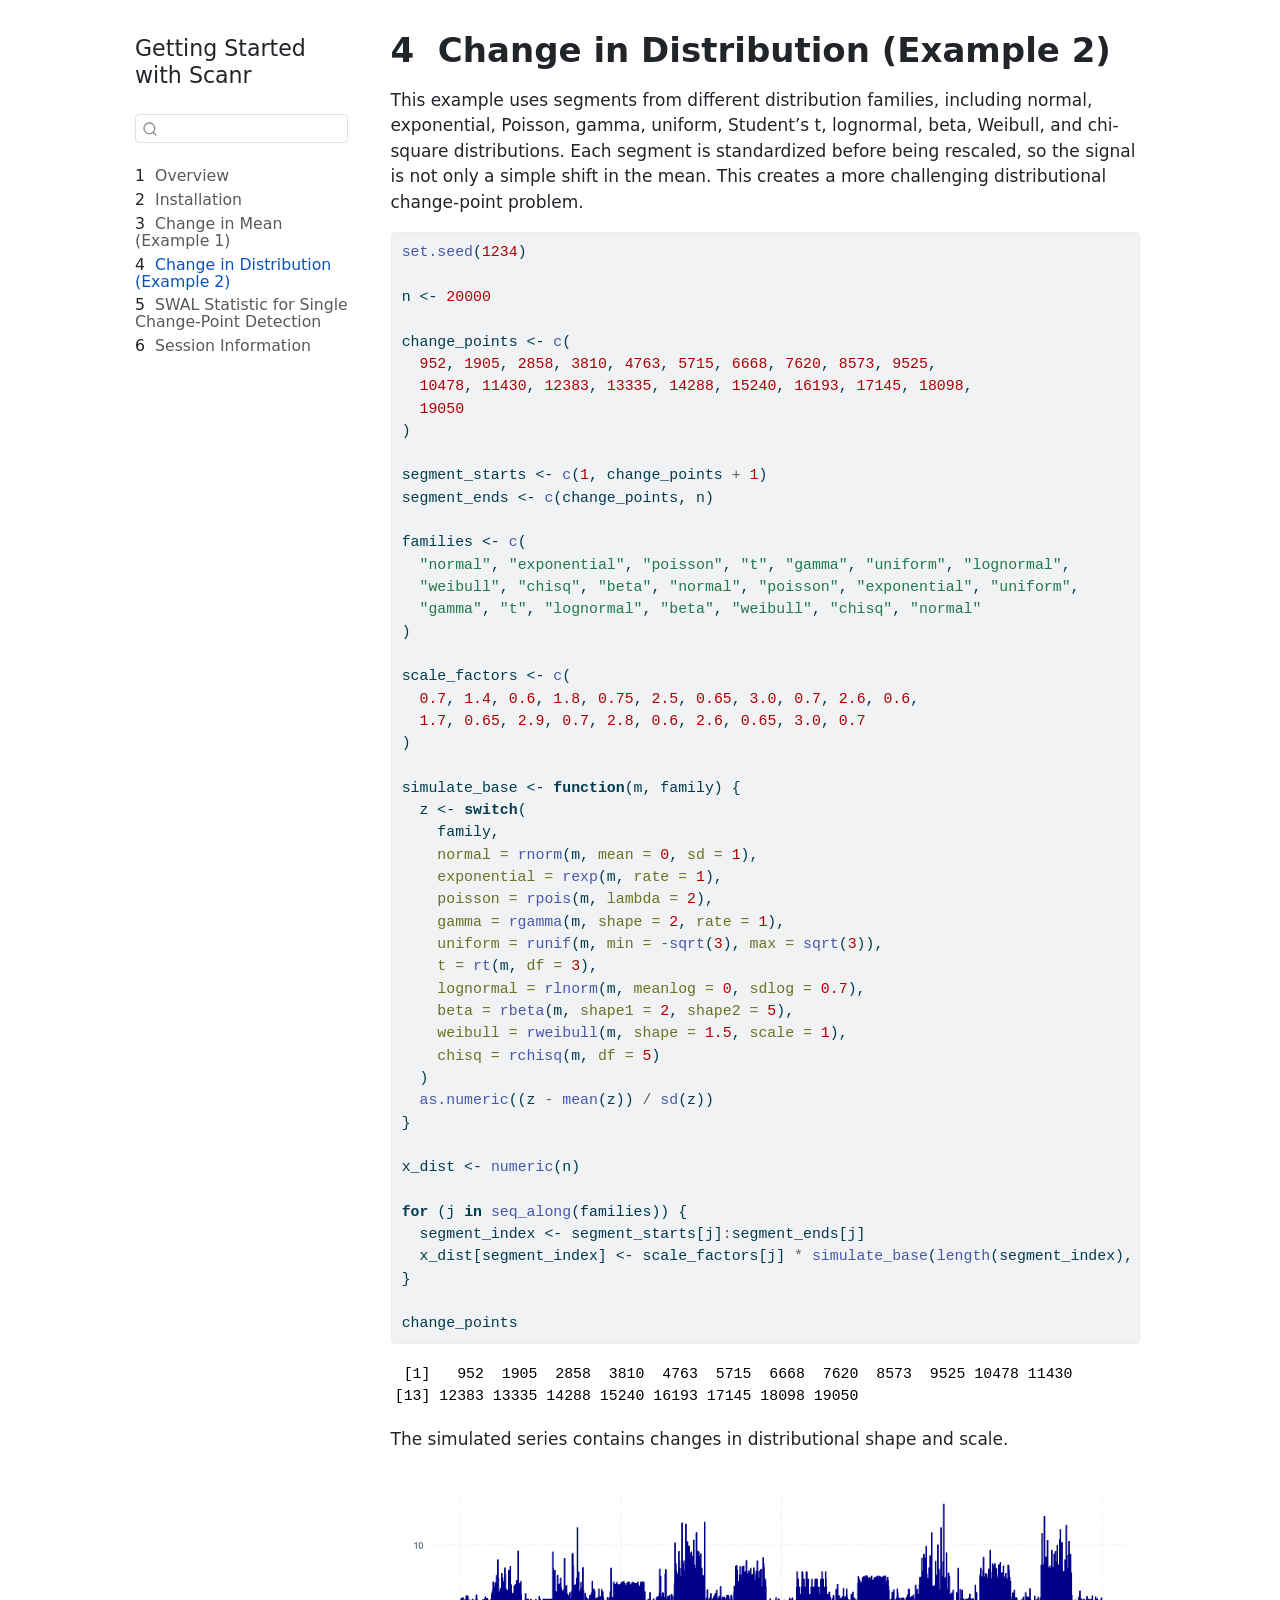
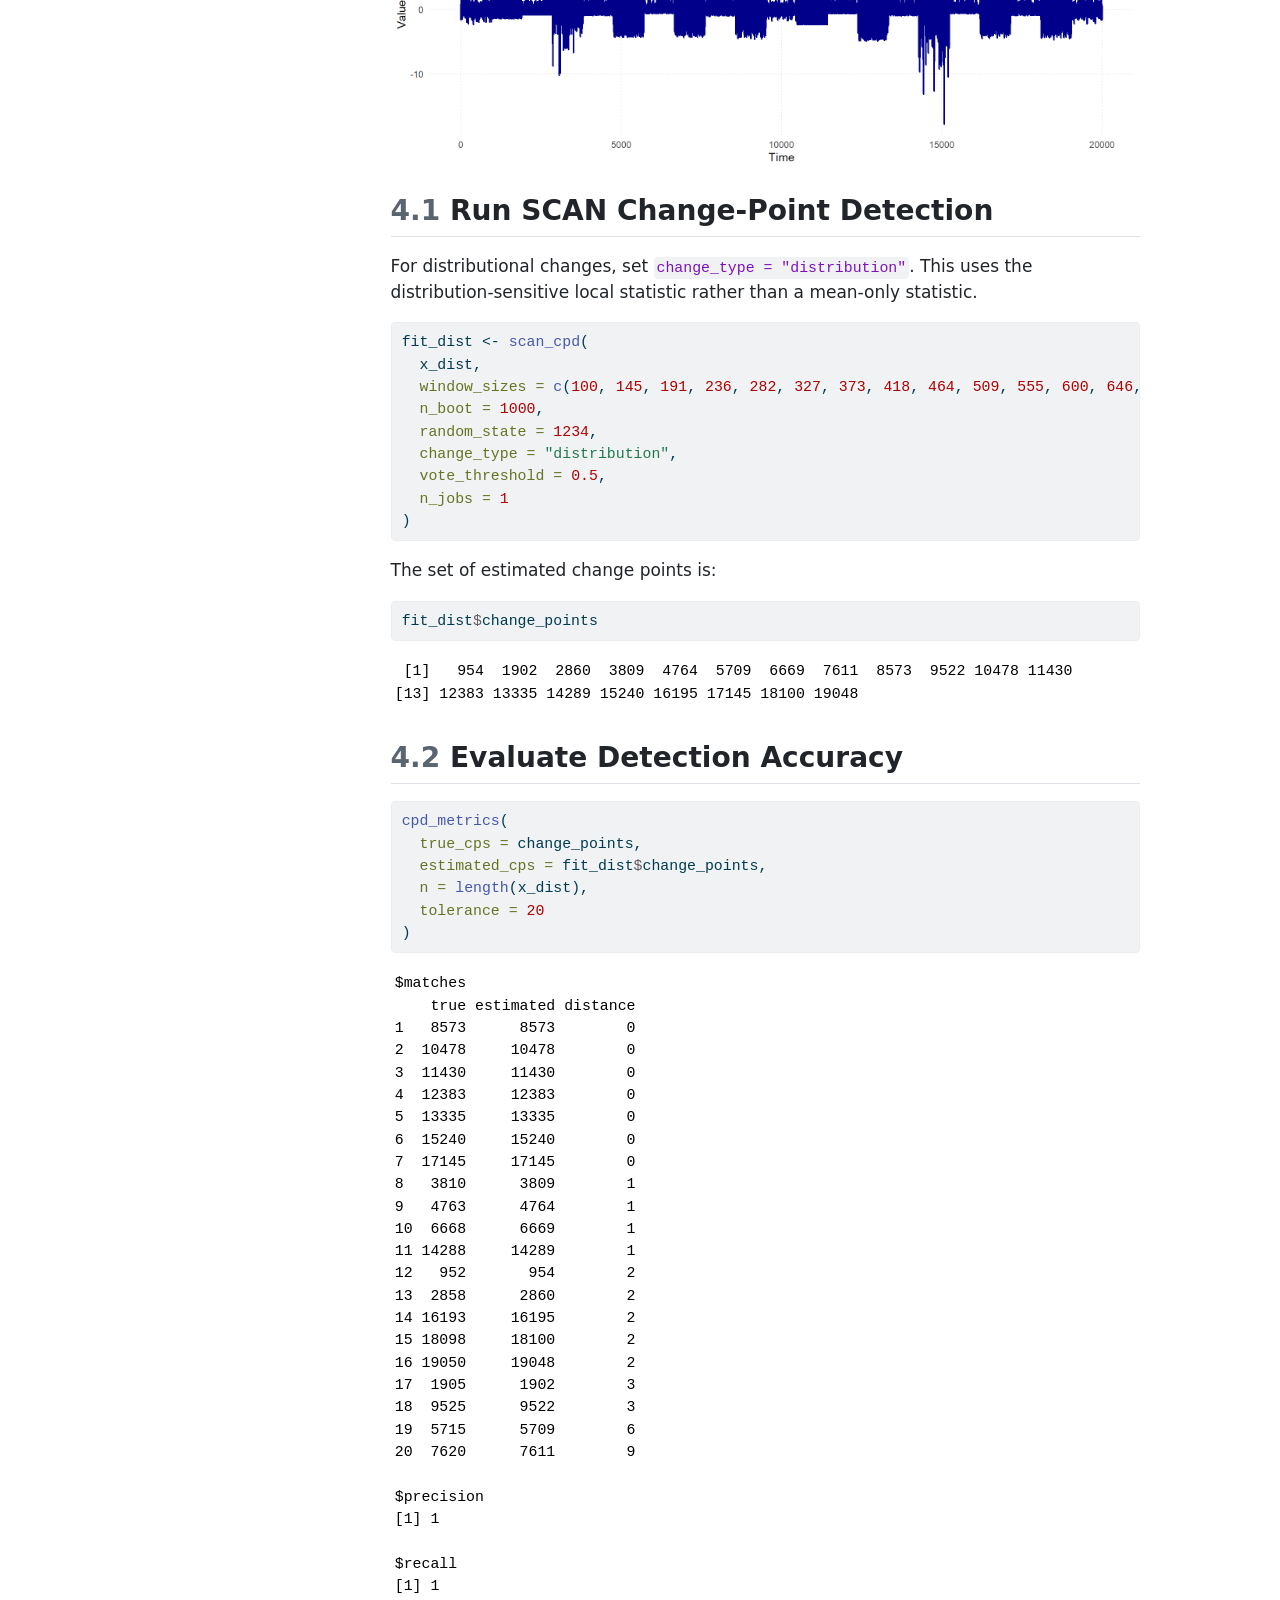
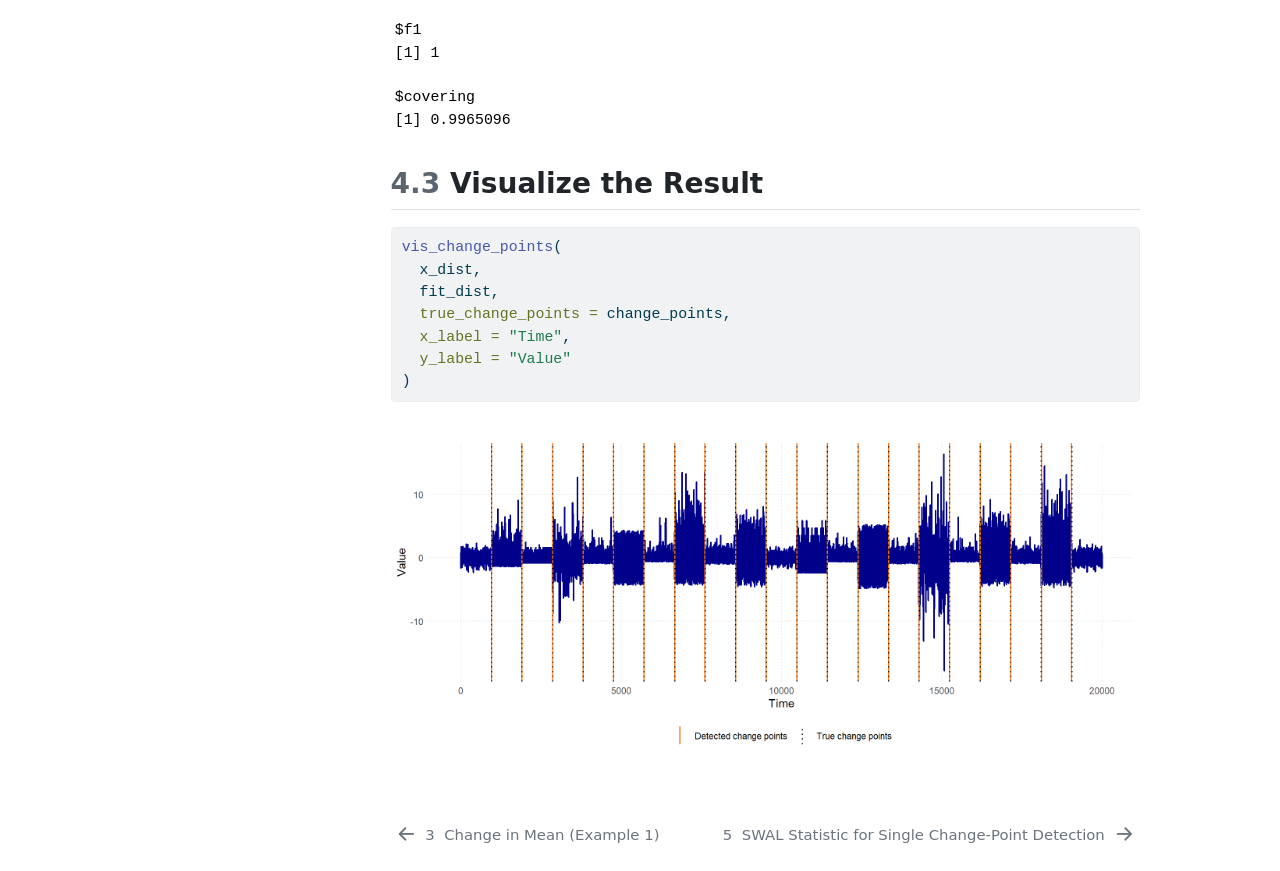
==== books/change-in-distribution.html @ 6549d7dd "changes to the file name" ====
<!DOCTYPE html>
<html xmlns="http://www.w3.org/1999/xhtml" lang="en" xml:lang="en"><head>

<meta charset="utf-8">
<meta name="generator" content="quarto-1.9.38">

<meta name="viewport" content="width=device-width, initial-scale=1.0, user-scalable=yes">


<title>4&nbsp; Change in Distribution (Example 2) – Getting Started with Scanr</title>
<style>
/* Default styles provided by pandoc.
** See https://pandoc.org/MANUAL.html#variables-for-html for config info.
*/
code{white-space: pre-wrap;}
span.smallcaps{font-variant: small-caps;}
div.columns{display: flex; gap: min(4vw, 1.5em);}
div.column{flex: auto; overflow-x: auto;}
div.hanging-indent{margin-left: 1.5em; text-indent: -1.5em;}
ul.task-list{list-style: none;}
ul.task-list li input[type="checkbox"] {
  width: 0.8em;
  margin: 0 0.8em 0.2em -1em; /* quarto-specific, see https://github.com/quarto-dev/quarto-cli/issues/4556 */ 
  vertical-align: middle;
}
/* CSS for syntax highlighting */
html { -webkit-text-size-adjust: 100%; }
pre > code.sourceCode { white-space: pre; position: relative; }
pre > code.sourceCode > span { display: inline-block; line-height: 1.25; }
pre > code.sourceCode > span:empty { height: 1.2em; }
.sourceCode { overflow: visible; }
code.sourceCode > span { color: inherit; text-decoration: inherit; }
div.sourceCode { margin: 1em 0; }
pre.sourceCode { margin: 0; }
@media screen {
div.sourceCode { overflow: auto; }
}
@media print {
pre > code.sourceCode { white-space: pre-wrap; }
pre > code.sourceCode > span { text-indent: -5em; padding-left: 5em; }
}
pre.numberSource code
  { counter-reset: source-line 0; }
pre.numberSource code > span
  { position: relative; left: -4em; counter-increment: source-line; }
pre.numberSource code > span > a:first-child::before
  { content: counter(source-line);
    position: relative; left: -1em; text-align: right; vertical-align: baseline;
    border: none; display: inline-block;
    -webkit-touch-callout: none; -webkit-user-select: none;
    -khtml-user-select: none; -moz-user-select: none;
    -ms-user-select: none; user-select: none;
    padding: 0 4px; width: 4em;
  }
pre.numberSource { margin-left: 3em;  padding-left: 4px; }
div.sourceCode
  {   }
@media screen {
pre > code.sourceCode > span > a:first-child::before { text-decoration: underline; }
}
</style>


<script src="site_libs/quarto-nav/quarto-nav.js"></script>
<script src="site_libs/quarto-nav/headroom.min.js"></script>
<script src="site_libs/clipboard/clipboard.min.js"></script>
<script src="site_libs/quarto-search/autocomplete.umd.js"></script>
<script src="site_libs/quarto-search/fuse.min.js"></script>
<script src="site_libs/quarto-search/quarto-search.js"></script>
<meta name="quarto:offset" content="./">
<link href="./swal-statistic.html" rel="next">
<link href="./change-in-mean.html" rel="prev">
<script src="site_libs/quarto-html/quarto.js" type="module"></script>
<script src="site_libs/quarto-html/tabsets/tabsets.js" type="module"></script>
<script src="site_libs/quarto-html/popper.min.js"></script>
<script src="site_libs/quarto-html/tippy.umd.min.js"></script>
<script src="site_libs/quarto-html/anchor.min.js"></script>
<link href="site_libs/quarto-html/tippy.css" rel="stylesheet">
<link href="site_libs/quarto-html/quarto-syntax-highlighting-15634bcf2e68342d4ad2dfa704d543f6.css" rel="stylesheet" id="quarto-text-highlighting-styles">
<script src="site_libs/bootstrap/bootstrap.min.js"></script>
<link href="site_libs/bootstrap/bootstrap-icons.css" rel="stylesheet">
<link href="site_libs/bootstrap/bootstrap-12eeb4b20e9f5a2b0bfc604bfaf942bb.min.css" rel="stylesheet" append-hash="true" id="quarto-bootstrap" data-mode="light">
<script id="quarto-search-options" type="application/json">{
  "location": "sidebar",
  "copy-button": false,
  "collapse-after": 3,
  "panel-placement": "start",
  "type": "textbox",
  "limit": 50,
  "keyboard-shortcut": [
    "f",
    "/",
    "s"
  ],
  "show-item-context": false,
  "language": {
    "search-no-results-text": "No results",
    "search-matching-documents-text": "matching documents",
    "search-copy-link-title": "Copy link to search",
    "search-hide-matches-text": "Hide additional matches",
    "search-more-match-text": "more match in this document",
    "search-more-matches-text": "more matches in this document",
    "search-clear-button-title": "Clear",
    "search-text-placeholder": "",
    "search-detached-cancel-button-title": "Cancel",
    "search-submit-button-title": "Submit",
    "search-label": "Search"
  }
}</script>


</head>

<body class="nav-sidebar floating fullcontent quarto-light">

<div id="quarto-search-results"></div>
  <header id="quarto-header" class="headroom fixed-top">
  <nav class="quarto-secondary-nav">
    <div class="container-fluid d-flex">
      <button type="button" class="quarto-btn-toggle btn" data-bs-toggle="collapse" role="button" data-bs-target=".quarto-sidebar-collapse-item" aria-controls="quarto-sidebar" aria-expanded="false" aria-label="Toggle sidebar navigation" onclick="if (window.quartoToggleHeadroom) { window.quartoToggleHeadroom(); }">
        <i class="bi bi-layout-text-sidebar-reverse"></i>
      </button>
        <nav class="quarto-page-breadcrumbs" aria-label="breadcrumb"><ol class="breadcrumb"><li class="breadcrumb-item"><a href="./change-in-distribution.html"><span class="chapter-number">4</span>&nbsp; <span class="chapter-title">Change in Distribution (Example 2)</span></a></li></ol></nav>
        <a class="flex-grow-1" role="navigation" data-bs-toggle="collapse" data-bs-target=".quarto-sidebar-collapse-item" aria-controls="quarto-sidebar" aria-expanded="false" aria-label="Toggle sidebar navigation" onclick="if (window.quartoToggleHeadroom) { window.quartoToggleHeadroom(); }">      
        </a>
      <button type="button" class="btn quarto-search-button" aria-label="Search" onclick="window.quartoOpenSearch();">
        <i class="bi bi-search"></i>
      </button>
    </div>
  </nav>
</header>
<!-- content -->
<div id="quarto-content" class="quarto-container page-columns page-rows-contents page-layout-article">
<!-- sidebar -->
  <nav id="quarto-sidebar" class="sidebar collapse collapse-horizontal quarto-sidebar-collapse-item sidebar-navigation floating overflow-auto">
    <div class="pt-lg-2 mt-2 text-left sidebar-header">
    <div class="sidebar-title mb-0 py-0">
      <a href="./">Getting Started with Scanr</a> 
    </div>
      </div>
        <div class="mt-2 flex-shrink-0 align-items-center">
        <div class="sidebar-search">
        <div id="quarto-search" class="" title="Search"></div>
        </div>
        </div>
    <div class="sidebar-menu-container"> 
    <ul class="list-unstyled mt-1">
        <li class="sidebar-item">
  <div class="sidebar-item-container"> 
  <a href="./index.html" class="sidebar-item-text sidebar-link">
 <span class="menu-text"><span class="chapter-number">1</span>&nbsp; <span class="chapter-title">Overview</span></span></a>
  </div>
</li>
        <li class="sidebar-item">
  <div class="sidebar-item-container"> 
  <a href="./installation.html" class="sidebar-item-text sidebar-link">
 <span class="menu-text"><span class="chapter-number">2</span>&nbsp; <span class="chapter-title">Installation</span></span></a>
  </div>
</li>
        <li class="sidebar-item">
  <div class="sidebar-item-container"> 
  <a href="./change-in-mean.html" class="sidebar-item-text sidebar-link">
 <span class="menu-text"><span class="chapter-number">3</span>&nbsp; <span class="chapter-title">Change in Mean (Example 1)</span></span></a>
  </div>
</li>
        <li class="sidebar-item">
  <div class="sidebar-item-container"> 
  <a href="./change-in-distribution.html" class="sidebar-item-text sidebar-link active">
 <span class="menu-text"><span class="chapter-number">4</span>&nbsp; <span class="chapter-title">Change in Distribution (Example 2)</span></span></a>
  </div>
</li>
        <li class="sidebar-item">
  <div class="sidebar-item-container"> 
  <a href="./swal-statistic.html" class="sidebar-item-text sidebar-link">
 <span class="menu-text"><span class="chapter-number">5</span>&nbsp; <span class="chapter-title">SWAL Statistic for Single Change-Point Detection</span></span></a>
  </div>
</li>
        <li class="sidebar-item">
  <div class="sidebar-item-container"> 
  <a href="./session-information.html" class="sidebar-item-text sidebar-link">
 <span class="menu-text"><span class="chapter-number">6</span>&nbsp; <span class="chapter-title">Session Information</span></span></a>
  </div>
</li>
    </ul>
    </div>
</nav>
<div id="quarto-sidebar-glass" class="quarto-sidebar-collapse-item" data-bs-toggle="collapse" data-bs-target=".quarto-sidebar-collapse-item"></div>
<!-- margin-sidebar -->
    
<!-- main -->
<main class="content" id="quarto-document-content">

<header id="title-block-header" class="quarto-title-block default">
<div class="quarto-title">
<h1 class="title"><span class="chapter-number">4</span>&nbsp; <span class="chapter-title">Change in Distribution (Example 2)</span></h1>
</div>



<div class="quarto-title-meta">

    
  
    
  </div>
  


</header>


<p>This example uses segments from different distribution families, including normal, exponential, Poisson, gamma, uniform, Student’s t, lognormal, beta, Weibull, and chi-square distributions. Each segment is standardized before being rescaled, so the signal is not only a simple shift in the mean. This creates a more challenging distributional change-point problem.</p>
<div class="cell">
<div class="code-copy-outer-scaffold"><div class="sourceCode cell-code" id="cb1"><pre class="sourceCode r code-with-copy"><code class="sourceCode r"><span id="cb1-1"><a href="#cb1-1" aria-hidden="true" tabindex="-1"></a><span class="fu">set.seed</span>(<span class="dv">1234</span>)</span>
<span id="cb1-2"><a href="#cb1-2" aria-hidden="true" tabindex="-1"></a></span>
<span id="cb1-3"><a href="#cb1-3" aria-hidden="true" tabindex="-1"></a>n <span class="ot">&lt;-</span> <span class="dv">20000</span></span>
<span id="cb1-4"><a href="#cb1-4" aria-hidden="true" tabindex="-1"></a></span>
<span id="cb1-5"><a href="#cb1-5" aria-hidden="true" tabindex="-1"></a>change_points <span class="ot">&lt;-</span> <span class="fu">c</span>(</span>
<span id="cb1-6"><a href="#cb1-6" aria-hidden="true" tabindex="-1"></a>  <span class="dv">952</span>, <span class="dv">1905</span>, <span class="dv">2858</span>, <span class="dv">3810</span>, <span class="dv">4763</span>, <span class="dv">5715</span>, <span class="dv">6668</span>, <span class="dv">7620</span>, <span class="dv">8573</span>, <span class="dv">9525</span>,</span>
<span id="cb1-7"><a href="#cb1-7" aria-hidden="true" tabindex="-1"></a>  <span class="dv">10478</span>, <span class="dv">11430</span>, <span class="dv">12383</span>, <span class="dv">13335</span>, <span class="dv">14288</span>, <span class="dv">15240</span>, <span class="dv">16193</span>, <span class="dv">17145</span>, <span class="dv">18098</span>,</span>
<span id="cb1-8"><a href="#cb1-8" aria-hidden="true" tabindex="-1"></a>  <span class="dv">19050</span></span>
<span id="cb1-9"><a href="#cb1-9" aria-hidden="true" tabindex="-1"></a>)</span>
<span id="cb1-10"><a href="#cb1-10" aria-hidden="true" tabindex="-1"></a></span>
<span id="cb1-11"><a href="#cb1-11" aria-hidden="true" tabindex="-1"></a>segment_starts <span class="ot">&lt;-</span> <span class="fu">c</span>(<span class="dv">1</span>, change_points <span class="sc">+</span> <span class="dv">1</span>)</span>
<span id="cb1-12"><a href="#cb1-12" aria-hidden="true" tabindex="-1"></a>segment_ends <span class="ot">&lt;-</span> <span class="fu">c</span>(change_points, n)</span>
<span id="cb1-13"><a href="#cb1-13" aria-hidden="true" tabindex="-1"></a></span>
<span id="cb1-14"><a href="#cb1-14" aria-hidden="true" tabindex="-1"></a>families <span class="ot">&lt;-</span> <span class="fu">c</span>(</span>
<span id="cb1-15"><a href="#cb1-15" aria-hidden="true" tabindex="-1"></a>  <span class="st">"normal"</span>, <span class="st">"exponential"</span>, <span class="st">"poisson"</span>, <span class="st">"t"</span>, <span class="st">"gamma"</span>, <span class="st">"uniform"</span>, <span class="st">"lognormal"</span>,</span>
<span id="cb1-16"><a href="#cb1-16" aria-hidden="true" tabindex="-1"></a>  <span class="st">"weibull"</span>, <span class="st">"chisq"</span>, <span class="st">"beta"</span>, <span class="st">"normal"</span>, <span class="st">"poisson"</span>, <span class="st">"exponential"</span>, <span class="st">"uniform"</span>,</span>
<span id="cb1-17"><a href="#cb1-17" aria-hidden="true" tabindex="-1"></a>  <span class="st">"gamma"</span>, <span class="st">"t"</span>, <span class="st">"lognormal"</span>, <span class="st">"beta"</span>, <span class="st">"weibull"</span>, <span class="st">"chisq"</span>, <span class="st">"normal"</span></span>
<span id="cb1-18"><a href="#cb1-18" aria-hidden="true" tabindex="-1"></a>)</span>
<span id="cb1-19"><a href="#cb1-19" aria-hidden="true" tabindex="-1"></a></span>
<span id="cb1-20"><a href="#cb1-20" aria-hidden="true" tabindex="-1"></a>scale_factors <span class="ot">&lt;-</span> <span class="fu">c</span>(</span>
<span id="cb1-21"><a href="#cb1-21" aria-hidden="true" tabindex="-1"></a>  <span class="fl">0.7</span>, <span class="fl">1.4</span>, <span class="fl">0.6</span>, <span class="fl">1.8</span>, <span class="fl">0.75</span>, <span class="fl">2.5</span>, <span class="fl">0.65</span>, <span class="fl">3.0</span>, <span class="fl">0.7</span>, <span class="fl">2.6</span>, <span class="fl">0.6</span>,</span>
<span id="cb1-22"><a href="#cb1-22" aria-hidden="true" tabindex="-1"></a>  <span class="fl">1.7</span>, <span class="fl">0.65</span>, <span class="fl">2.9</span>, <span class="fl">0.7</span>, <span class="fl">2.8</span>, <span class="fl">0.6</span>, <span class="fl">2.6</span>, <span class="fl">0.65</span>, <span class="fl">3.0</span>, <span class="fl">0.7</span></span>
<span id="cb1-23"><a href="#cb1-23" aria-hidden="true" tabindex="-1"></a>)</span>
<span id="cb1-24"><a href="#cb1-24" aria-hidden="true" tabindex="-1"></a></span>
<span id="cb1-25"><a href="#cb1-25" aria-hidden="true" tabindex="-1"></a>simulate_base <span class="ot">&lt;-</span> <span class="cf">function</span>(m, family) {</span>
<span id="cb1-26"><a href="#cb1-26" aria-hidden="true" tabindex="-1"></a>  z <span class="ot">&lt;-</span> <span class="cf">switch</span>(</span>
<span id="cb1-27"><a href="#cb1-27" aria-hidden="true" tabindex="-1"></a>    family,</span>
<span id="cb1-28"><a href="#cb1-28" aria-hidden="true" tabindex="-1"></a>    <span class="at">normal =</span> <span class="fu">rnorm</span>(m, <span class="at">mean =</span> <span class="dv">0</span>, <span class="at">sd =</span> <span class="dv">1</span>),</span>
<span id="cb1-29"><a href="#cb1-29" aria-hidden="true" tabindex="-1"></a>    <span class="at">exponential =</span> <span class="fu">rexp</span>(m, <span class="at">rate =</span> <span class="dv">1</span>),</span>
<span id="cb1-30"><a href="#cb1-30" aria-hidden="true" tabindex="-1"></a>    <span class="at">poisson =</span> <span class="fu">rpois</span>(m, <span class="at">lambda =</span> <span class="dv">2</span>),</span>
<span id="cb1-31"><a href="#cb1-31" aria-hidden="true" tabindex="-1"></a>    <span class="at">gamma =</span> <span class="fu">rgamma</span>(m, <span class="at">shape =</span> <span class="dv">2</span>, <span class="at">rate =</span> <span class="dv">1</span>),</span>
<span id="cb1-32"><a href="#cb1-32" aria-hidden="true" tabindex="-1"></a>    <span class="at">uniform =</span> <span class="fu">runif</span>(m, <span class="at">min =</span> <span class="sc">-</span><span class="fu">sqrt</span>(<span class="dv">3</span>), <span class="at">max =</span> <span class="fu">sqrt</span>(<span class="dv">3</span>)),</span>
<span id="cb1-33"><a href="#cb1-33" aria-hidden="true" tabindex="-1"></a>    <span class="at">t =</span> <span class="fu">rt</span>(m, <span class="at">df =</span> <span class="dv">3</span>),</span>
<span id="cb1-34"><a href="#cb1-34" aria-hidden="true" tabindex="-1"></a>    <span class="at">lognormal =</span> <span class="fu">rlnorm</span>(m, <span class="at">meanlog =</span> <span class="dv">0</span>, <span class="at">sdlog =</span> <span class="fl">0.7</span>),</span>
<span id="cb1-35"><a href="#cb1-35" aria-hidden="true" tabindex="-1"></a>    <span class="at">beta =</span> <span class="fu">rbeta</span>(m, <span class="at">shape1 =</span> <span class="dv">2</span>, <span class="at">shape2 =</span> <span class="dv">5</span>),</span>
<span id="cb1-36"><a href="#cb1-36" aria-hidden="true" tabindex="-1"></a>    <span class="at">weibull =</span> <span class="fu">rweibull</span>(m, <span class="at">shape =</span> <span class="fl">1.5</span>, <span class="at">scale =</span> <span class="dv">1</span>),</span>
<span id="cb1-37"><a href="#cb1-37" aria-hidden="true" tabindex="-1"></a>    <span class="at">chisq =</span> <span class="fu">rchisq</span>(m, <span class="at">df =</span> <span class="dv">5</span>)</span>
<span id="cb1-38"><a href="#cb1-38" aria-hidden="true" tabindex="-1"></a>  )</span>
<span id="cb1-39"><a href="#cb1-39" aria-hidden="true" tabindex="-1"></a>  <span class="fu">as.numeric</span>((z <span class="sc">-</span> <span class="fu">mean</span>(z)) <span class="sc">/</span> <span class="fu">sd</span>(z))</span>
<span id="cb1-40"><a href="#cb1-40" aria-hidden="true" tabindex="-1"></a>}</span>
<span id="cb1-41"><a href="#cb1-41" aria-hidden="true" tabindex="-1"></a></span>
<span id="cb1-42"><a href="#cb1-42" aria-hidden="true" tabindex="-1"></a>x_dist <span class="ot">&lt;-</span> <span class="fu">numeric</span>(n)</span>
<span id="cb1-43"><a href="#cb1-43" aria-hidden="true" tabindex="-1"></a></span>
<span id="cb1-44"><a href="#cb1-44" aria-hidden="true" tabindex="-1"></a><span class="cf">for</span> (j <span class="cf">in</span> <span class="fu">seq_along</span>(families)) {</span>
<span id="cb1-45"><a href="#cb1-45" aria-hidden="true" tabindex="-1"></a>  segment_index <span class="ot">&lt;-</span> segment_starts[j]<span class="sc">:</span>segment_ends[j]</span>
<span id="cb1-46"><a href="#cb1-46" aria-hidden="true" tabindex="-1"></a>  x_dist[segment_index] <span class="ot">&lt;-</span> scale_factors[j] <span class="sc">*</span> <span class="fu">simulate_base</span>(<span class="fu">length</span>(segment_index), families[j])</span>
<span id="cb1-47"><a href="#cb1-47" aria-hidden="true" tabindex="-1"></a>}</span>
<span id="cb1-48"><a href="#cb1-48" aria-hidden="true" tabindex="-1"></a></span>
<span id="cb1-49"><a href="#cb1-49" aria-hidden="true" tabindex="-1"></a>change_points</span></code></pre></div><button title="Copy to Clipboard" class="code-copy-button"><i class="bi"></i></button></div>
<div class="cell-output cell-output-stdout">
<pre><code> [1]   952  1905  2858  3810  4763  5715  6668  7620  8573  9525 10478 11430
[13] 12383 13335 14288 15240 16193 17145 18098 19050</code></pre>
</div>
</div>
<p>The simulated series contains changes in distributional shape and scale.</p>
<div class="cell">
<div class="cell-output-display">
<div>
<figure class="figure">
<p><img src="change-in-distribution_files/figure-html/unnamed-chunk-2-1.png" class="img-fluid figure-img" width="960"></p>
</figure>
</div>
</div>
</div>
<section id="run-scan-change-point-detection" class="level2" data-number="4.1">
<h2 data-number="4.1" class="anchored" data-anchor-id="run-scan-change-point-detection"><span class="header-section-number">4.1</span> Run SCAN Change-Point Detection</h2>
<p>For distributional changes, set <code>change_type = "distribution"</code>. This uses the distribution-sensitive local statistic rather than a mean-only statistic.</p>
<div class="cell">
<div class="code-copy-outer-scaffold"><div class="sourceCode cell-code" id="cb3"><pre class="sourceCode r code-with-copy"><code class="sourceCode r"><span id="cb3-1"><a href="#cb3-1" aria-hidden="true" tabindex="-1"></a>fit_dist <span class="ot">&lt;-</span> <span class="fu">scan_cpd</span>(</span>
<span id="cb3-2"><a href="#cb3-2" aria-hidden="true" tabindex="-1"></a>  x_dist,</span>
<span id="cb3-3"><a href="#cb3-3" aria-hidden="true" tabindex="-1"></a>  <span class="at">window_sizes =</span> <span class="fu">c</span>(<span class="dv">100</span>, <span class="dv">145</span>, <span class="dv">191</span>, <span class="dv">236</span>, <span class="dv">282</span>, <span class="dv">327</span>, <span class="dv">373</span>, <span class="dv">418</span>, <span class="dv">464</span>, <span class="dv">509</span>, <span class="dv">555</span>, <span class="dv">600</span>, <span class="dv">646</span>, <span class="dv">691</span>, <span class="dv">737</span>),</span>
<span id="cb3-4"><a href="#cb3-4" aria-hidden="true" tabindex="-1"></a>  <span class="at">n_boot =</span> <span class="dv">1000</span>,</span>
<span id="cb3-5"><a href="#cb3-5" aria-hidden="true" tabindex="-1"></a>  <span class="at">random_state =</span> <span class="dv">1234</span>,</span>
<span id="cb3-6"><a href="#cb3-6" aria-hidden="true" tabindex="-1"></a>  <span class="at">change_type =</span> <span class="st">"distribution"</span>,</span>
<span id="cb3-7"><a href="#cb3-7" aria-hidden="true" tabindex="-1"></a>  <span class="at">vote_threshold =</span> <span class="fl">0.5</span>,</span>
<span id="cb3-8"><a href="#cb3-8" aria-hidden="true" tabindex="-1"></a>  <span class="at">n_jobs =</span> <span class="dv">1</span></span>
<span id="cb3-9"><a href="#cb3-9" aria-hidden="true" tabindex="-1"></a>)</span></code></pre></div><button title="Copy to Clipboard" class="code-copy-button"><i class="bi"></i></button></div>
</div>
<p>The set of estimated change points is:</p>
<div class="cell">
<div class="code-copy-outer-scaffold"><div class="sourceCode cell-code" id="cb4"><pre class="sourceCode r code-with-copy"><code class="sourceCode r"><span id="cb4-1"><a href="#cb4-1" aria-hidden="true" tabindex="-1"></a>fit_dist<span class="sc">$</span>change_points</span></code></pre></div><button title="Copy to Clipboard" class="code-copy-button"><i class="bi"></i></button></div>
<div class="cell-output cell-output-stdout">
<pre><code> [1]   954  1902  2860  3809  4764  5709  6669  7611  8573  9522 10478 11430
[13] 12383 13335 14289 15240 16195 17145 18100 19048</code></pre>
</div>
</div>
</section>
<section id="evaluate-detection-accuracy" class="level2" data-number="4.2">
<h2 data-number="4.2" class="anchored" data-anchor-id="evaluate-detection-accuracy"><span class="header-section-number">4.2</span> Evaluate Detection Accuracy</h2>
<div class="cell">
<div class="code-copy-outer-scaffold"><div class="sourceCode cell-code" id="cb6"><pre class="sourceCode r code-with-copy"><code class="sourceCode r"><span id="cb6-1"><a href="#cb6-1" aria-hidden="true" tabindex="-1"></a><span class="fu">cpd_metrics</span>(</span>
<span id="cb6-2"><a href="#cb6-2" aria-hidden="true" tabindex="-1"></a>  <span class="at">true_cps =</span> change_points,</span>
<span id="cb6-3"><a href="#cb6-3" aria-hidden="true" tabindex="-1"></a>  <span class="at">estimated_cps =</span> fit_dist<span class="sc">$</span>change_points,</span>
<span id="cb6-4"><a href="#cb6-4" aria-hidden="true" tabindex="-1"></a>  <span class="at">n =</span> <span class="fu">length</span>(x_dist),</span>
<span id="cb6-5"><a href="#cb6-5" aria-hidden="true" tabindex="-1"></a>  <span class="at">tolerance =</span> <span class="dv">20</span></span>
<span id="cb6-6"><a href="#cb6-6" aria-hidden="true" tabindex="-1"></a>)</span></code></pre></div><button title="Copy to Clipboard" class="code-copy-button"><i class="bi"></i></button></div>
<div class="cell-output cell-output-stdout">
<pre><code>$matches
    true estimated distance
1   8573      8573        0
2  10478     10478        0
3  11430     11430        0
4  12383     12383        0
5  13335     13335        0
6  15240     15240        0
7  17145     17145        0
8   3810      3809        1
9   4763      4764        1
10  6668      6669        1
11 14288     14289        1
12   952       954        2
13  2858      2860        2
14 16193     16195        2
15 18098     18100        2
16 19050     19048        2
17  1905      1902        3
18  9525      9522        3
19  5715      5709        6
20  7620      7611        9

$precision
[1] 1

$recall
[1] 1

$f1
[1] 1

$covering
[1] 0.9965096</code></pre>
</div>
</div>
</section>
<section id="visualize-the-result" class="level2" data-number="4.3">
<h2 data-number="4.3" class="anchored" data-anchor-id="visualize-the-result"><span class="header-section-number">4.3</span> Visualize the Result</h2>
<div class="cell">
<div class="code-copy-outer-scaffold"><div class="sourceCode cell-code" id="cb8"><pre class="sourceCode r code-with-copy"><code class="sourceCode r"><span id="cb8-1"><a href="#cb8-1" aria-hidden="true" tabindex="-1"></a><span class="fu">vis_change_points</span>(</span>
<span id="cb8-2"><a href="#cb8-2" aria-hidden="true" tabindex="-1"></a>  x_dist,</span>
<span id="cb8-3"><a href="#cb8-3" aria-hidden="true" tabindex="-1"></a>  fit_dist,</span>
<span id="cb8-4"><a href="#cb8-4" aria-hidden="true" tabindex="-1"></a>  <span class="at">true_change_points =</span> change_points,</span>
<span id="cb8-5"><a href="#cb8-5" aria-hidden="true" tabindex="-1"></a>  <span class="at">x_label =</span> <span class="st">"Time"</span>,</span>
<span id="cb8-6"><a href="#cb8-6" aria-hidden="true" tabindex="-1"></a>  <span class="at">y_label =</span> <span class="st">"Value"</span></span>
<span id="cb8-7"><a href="#cb8-7" aria-hidden="true" tabindex="-1"></a>)</span></code></pre></div><button title="Copy to Clipboard" class="code-copy-button"><i class="bi"></i></button></div>
<div class="cell-output-display">
<div>
<figure class="figure">
<p><img src="change-in-distribution_files/figure-html/unnamed-chunk-6-1.png" class="img-fluid figure-img" width="960"></p>
</figure>
</div>
</div>
</div>


</section>

</main> <!-- /main -->
<script id="quarto-html-after-body" type="application/javascript">
  window.document.addEventListener("DOMContentLoaded", function (event) {
    const icon = "";
    const anchorJS = new window.AnchorJS();
    anchorJS.options = {
      placement: 'right',
      icon: icon
    };
    anchorJS.add('.anchored');
    const isCodeAnnotation = (el) => {
      for (const clz of el.classList) {
        if (clz.startsWith('code-annotation-')) {                     
          return true;
        }
      }
      return false;
    }
    const onCopySuccess = function(e) {
      // button target
      const button = e.trigger;
      // don't keep focus
      button.blur();
      // flash "checked"
      button.classList.add('code-copy-button-checked');
      var currentTitle = button.getAttribute("title");
      button.setAttribute("title", "Copied!");
      let tooltip;
      if (window.bootstrap) {
        button.setAttribute("data-bs-toggle", "tooltip");
        button.setAttribute("data-bs-placement", "left");
        button.setAttribute("data-bs-title", "Copied!");
        tooltip = new bootstrap.Tooltip(button, 
          { trigger: "manual", 
            customClass: "code-copy-button-tooltip",
            offset: [0, -8]});
        tooltip.show();    
      }
      setTimeout(function() {
        if (tooltip) {
          tooltip.hide();
          button.removeAttribute("data-bs-title");
          button.removeAttribute("data-bs-toggle");
          button.removeAttribute("data-bs-placement");
        }
        button.setAttribute("title", currentTitle);
        button.classList.remove('code-copy-button-checked');
      }, 1000);
      // clear code selection
      e.clearSelection();
    }
    const getTextToCopy = function(trigger) {
      const outerScaffold = trigger.parentElement.cloneNode(true);
      const codeEl = outerScaffold.querySelector('code');
      for (const childEl of codeEl.children) {
        if (isCodeAnnotation(childEl)) {
          childEl.remove();
        }
      }
      return codeEl.innerText;
    }
    const clipboard = new window.ClipboardJS('.code-copy-button:not([data-in-quarto-modal])', {
      text: getTextToCopy
    });
    clipboard.on('success', onCopySuccess);
    if (window.document.getElementById('quarto-embedded-source-code-modal')) {
      const clipboardModal = new window.ClipboardJS('.code-copy-button[data-in-quarto-modal]', {
        text: getTextToCopy,
        container: window.document.getElementById('quarto-embedded-source-code-modal')
      });
      clipboardModal.on('success', onCopySuccess);
    }
      var localhostRegex = new RegExp(/^(?:http|https):\/\/localhost\:?[0-9]*\//);
      var mailtoRegex = new RegExp(/^mailto:/);
        var filterRegex = new RegExp('/' + window.location.host + '/');
      var isInternal = (href) => {
          return filterRegex.test(href) || localhostRegex.test(href) || mailtoRegex.test(href);
      }
      // Inspect non-navigation links and adorn them if external
     var links = window.document.querySelectorAll('a[href]:not(.nav-link):not(.navbar-brand):not(.toc-action):not(.sidebar-link):not(.sidebar-item-toggle):not(.pagination-link):not(.no-external):not([aria-hidden]):not(.dropdown-item):not(.quarto-navigation-tool):not(.about-link)');
      for (var i=0; i<links.length; i++) {
        const link = links[i];
        if (!isInternal(link.href)) {
          // undo the damage that might have been done by quarto-nav.js in the case of
          // links that we want to consider external
          if (link.dataset.originalHref !== undefined) {
            link.href = link.dataset.originalHref;
          }
        }
      }
    function tippyHover(el, contentFn, onTriggerFn, onUntriggerFn) {
      const config = {
        allowHTML: true,
        maxWidth: 500,
        delay: 100,
        arrow: false,
        appendTo: function(el) {
            return el.parentElement;
        },
        interactive: true,
        interactiveBorder: 10,
        theme: 'quarto',
        placement: 'bottom-start',
      };
      if (contentFn) {
        config.content = contentFn;
      }
      if (onTriggerFn) {
        config.onTrigger = onTriggerFn;
      }
      if (onUntriggerFn) {
        config.onUntrigger = onUntriggerFn;
      }
      window.tippy(el, config); 
    }
    const noterefs = window.document.querySelectorAll('a[role="doc-noteref"]');
    for (var i=0; i<noterefs.length; i++) {
      const ref = noterefs[i];
      tippyHover(ref, function() {
        // use id or data attribute instead here
        let href = ref.getAttribute('data-footnote-href') || ref.getAttribute('href');
        try { href = new URL(href).hash; } catch {}
        const id = href.replace(/^#\/?/, "");
        const note = window.document.getElementById(id);
        if (note) {
          return note.innerHTML;
        } else {
          return "";
        }
      });
    }
    const xrefs = window.document.querySelectorAll('a.quarto-xref');
    const processXRef = (id, note) => {
      // Strip column container classes
      const stripColumnClz = (el) => {
        el.classList.remove("page-full", "page-columns");
        if (el.children) {
          for (const child of el.children) {
            stripColumnClz(child);
          }
        }
      }
      stripColumnClz(note)
      if (id === null || id.startsWith('sec-')) {
        // Special case sections, only their first couple elements
        const container = document.createElement("div");
        if (note.children && note.children.length > 2) {
          container.appendChild(note.children[0].cloneNode(true));
          for (let i = 1; i < note.children.length; i++) {
            const child = note.children[i];
            if (child.tagName === "P" && child.innerText === "") {
              continue;
            } else {
              container.appendChild(child.cloneNode(true));
              break;
            }
          }
          if (window.Quarto?.typesetMath) {
            window.Quarto.typesetMath(container);
          }
          return container.innerHTML
        } else {
          if (window.Quarto?.typesetMath) {
            window.Quarto.typesetMath(note);
          }
          return note.innerHTML;
        }
      } else {
        // Remove any anchor links if they are present
        const anchorLink = note.querySelector('a.anchorjs-link');
        if (anchorLink) {
          anchorLink.remove();
        }
        if (window.Quarto?.typesetMath) {
          window.Quarto.typesetMath(note);
        }
        if (note.classList.contains("callout")) {
          return note.outerHTML;
        } else {
          return note.innerHTML;
        }
      }
    }
    for (var i=0; i<xrefs.length; i++) {
      const xref = xrefs[i];
      tippyHover(xref, undefined, function(instance) {
        instance.disable();
        let url = xref.getAttribute('href');
        let hash = undefined; 
        if (url.startsWith('#')) {
          hash = url;
        } else {
          try { hash = new URL(url).hash; } catch {}
        }
        if (hash) {
          const id = hash.replace(/^#\/?/, "");
          const note = window.document.getElementById(id);
          if (note !== null) {
            try {
              const html = processXRef(id, note.cloneNode(true));
              instance.setContent(html);
            } finally {
              instance.enable();
              instance.show();
            }
          } else {
            // See if we can fetch this
            fetch(url.split('#')[0])
            .then(res => res.text())
            .then(html => {
              const parser = new DOMParser();
              const htmlDoc = parser.parseFromString(html, "text/html");
              const note = htmlDoc.getElementById(id);
              if (note !== null) {
                const html = processXRef(id, note);
                instance.setContent(html);
              } 
            }).finally(() => {
              instance.enable();
              instance.show();
            });
          }
        } else {
          // See if we can fetch a full url (with no hash to target)
          // This is a special case and we should probably do some content thinning / targeting
          fetch(url)
          .then(res => res.text())
          .then(html => {
            const parser = new DOMParser();
            const htmlDoc = parser.parseFromString(html, "text/html");
            const note = htmlDoc.querySelector('main.content');
            if (note !== null) {
              // This should only happen for chapter cross references
              // (since there is no id in the URL)
              // remove the first header
              if (note.children.length > 0 && note.children[0].tagName === "HEADER") {
                note.children[0].remove();
              }
              const html = processXRef(null, note);
              instance.setContent(html);
            } 
          }).finally(() => {
            instance.enable();
            instance.show();
          });
        }
      }, function(instance) {
      });
    }
        let selectedAnnoteEl;
        const selectorForAnnotation = ( cell, annotation) => {
          let cellAttr = 'data-code-cell="' + cell + '"';
          let lineAttr = 'data-code-annotation="' +  annotation + '"';
          const selector = 'span[' + cellAttr + '][' + lineAttr + ']';
          return selector;
        }
        const selectCodeLines = (annoteEl) => {
          const doc = window.document;
          const targetCell = annoteEl.getAttribute("data-target-cell");
          const targetAnnotation = annoteEl.getAttribute("data-target-annotation");
          const annoteSpan = window.document.querySelector(selectorForAnnotation(targetCell, targetAnnotation));
          const lines = annoteSpan.getAttribute("data-code-lines").split(",");
          const lineIds = lines.map((line) => {
            return targetCell + "-" + line;
          })
          let top = null;
          let height = null;
          let parent = null;
          if (lineIds.length > 0) {
              //compute the position of the single el (top and bottom and make a div)
              const el = window.document.getElementById(lineIds[0]);
              top = el.offsetTop;
              height = el.offsetHeight;
              parent = el.parentElement.parentElement;
            if (lineIds.length > 1) {
              const lastEl = window.document.getElementById(lineIds[lineIds.length - 1]);
              const bottom = lastEl.offsetTop + lastEl.offsetHeight;
              height = bottom - top;
            }
            if (top !== null && height !== null && parent !== null) {
              // cook up a div (if necessary) and position it 
              let div = window.document.getElementById("code-annotation-line-highlight");
              if (div === null) {
                div = window.document.createElement("div");
                div.setAttribute("id", "code-annotation-line-highlight");
                div.style.position = 'absolute';
                parent.appendChild(div);
              }
              div.style.top = top - 2 + "px";
              div.style.height = height + 4 + "px";
              div.style.left = 0;
              let gutterDiv = window.document.getElementById("code-annotation-line-highlight-gutter");
              if (gutterDiv === null) {
                gutterDiv = window.document.createElement("div");
                gutterDiv.setAttribute("id", "code-annotation-line-highlight-gutter");
                gutterDiv.style.position = 'absolute';
                const codeCell = window.document.getElementById(targetCell);
                const gutter = codeCell.querySelector('.code-annotation-gutter');
                gutter.appendChild(gutterDiv);
              }
              gutterDiv.style.top = top - 2 + "px";
              gutterDiv.style.height = height + 4 + "px";
            }
            selectedAnnoteEl = annoteEl;
          }
        };
        const unselectCodeLines = () => {
          const elementsIds = ["code-annotation-line-highlight", "code-annotation-line-highlight-gutter"];
          elementsIds.forEach((elId) => {
            const div = window.document.getElementById(elId);
            if (div) {
              div.remove();
            }
          });
          selectedAnnoteEl = undefined;
        };
          // Handle positioning of the toggle
      window.addEventListener(
        "resize",
        throttle(() => {
          elRect = undefined;
          if (selectedAnnoteEl) {
            selectCodeLines(selectedAnnoteEl);
          }
        }, 10)
      );
      function throttle(fn, ms) {
      let throttle = false;
      let timer;
        return (...args) => {
          if(!throttle) { // first call gets through
              fn.apply(this, args);
              throttle = true;
          } else { // all the others get throttled
              if(timer) clearTimeout(timer); // cancel #2
              timer = setTimeout(() => {
                fn.apply(this, args);
                timer = throttle = false;
              }, ms);
          }
        };
      }
        // Attach click handler to the DT
        const annoteDls = window.document.querySelectorAll('dt[data-target-cell]');
        for (const annoteDlNode of annoteDls) {
          annoteDlNode.addEventListener('click', (event) => {
            const clickedEl = event.target;
            if (clickedEl !== selectedAnnoteEl) {
              unselectCodeLines();
              const activeEl = window.document.querySelector('dt[data-target-cell].code-annotation-active');
              if (activeEl) {
                activeEl.classList.remove('code-annotation-active');
              }
              selectCodeLines(clickedEl);
              clickedEl.classList.add('code-annotation-active');
            } else {
              // Unselect the line
              unselectCodeLines();
              clickedEl.classList.remove('code-annotation-active');
            }
          });
        }
    const findCites = (el) => {
      const parentEl = el.parentElement;
      if (parentEl) {
        const cites = parentEl.dataset.cites;
        if (cites) {
          return {
            el,
            cites: cites.split(' ')
          };
        } else {
          return findCites(el.parentElement)
        }
      } else {
        return undefined;
      }
    };
    var bibliorefs = window.document.querySelectorAll('a[role="doc-biblioref"]');
    for (var i=0; i<bibliorefs.length; i++) {
      const ref = bibliorefs[i];
      const citeInfo = findCites(ref);
      if (citeInfo) {
        tippyHover(citeInfo.el, function() {
          var popup = window.document.createElement('div');
          citeInfo.cites.forEach(function(cite) {
            var citeDiv = window.document.createElement('div');
            citeDiv.classList.add('hanging-indent');
            citeDiv.classList.add('csl-entry');
            var biblioDiv = window.document.getElementById('ref-' + cite);
            if (biblioDiv) {
              citeDiv.innerHTML = biblioDiv.innerHTML;
            }
            popup.appendChild(citeDiv);
          });
          return popup.innerHTML;
        });
      }
    }
  });
  </script>
<nav class="page-navigation">
  <div class="nav-page nav-page-previous">
      <a href="./change-in-mean.html" class="pagination-link" aria-label="Change in Mean (Example 1)">
        <i class="bi bi-arrow-left-short"></i> <span class="nav-page-text"><span class="chapter-number">3</span>&nbsp; <span class="chapter-title">Change in Mean (Example 1)</span></span>
      </a>          
  </div>
  <div class="nav-page nav-page-next">
      <a href="./swal-statistic.html" class="pagination-link" aria-label="SWAL Statistic for Single Change-Point Detection">
        <span class="nav-page-text"><span class="chapter-number">5</span>&nbsp; <span class="chapter-title">SWAL Statistic for Single Change-Point Detection</span></span> <i class="bi bi-arrow-right-short"></i>
      </a>
  </div>
</nav>
</div> <!-- /content -->




</body></html>
---- books/site_libs/quarto-html/tippy.css ----
.tippy-box[data-animation=fade][data-state=hidden]{opacity:0}[data-tippy-root]{max-width:calc(100vw - 10px)}.tippy-box{position:relative;background-color:#333;color:#fff;border-radius:4px;font-size:14px;line-height:1.4;white-space:normal;outline:0;transition-property:transform,visibility,opacity}.tippy-box[data-placement^=top]>.tippy-arrow{bottom:0}.tippy-box[data-placement^=top]>.tippy-arrow:before{bottom:-7px;left:0;border-width:8px 8px 0;border-top-color:initial;transform-origin:center top}.tippy-box[data-placement^=bottom]>.tippy-arrow{top:0}.tippy-box[data-placement^=bottom]>.tippy-arrow:before{top:-7px;left:0;border-width:0 8px 8px;border-bottom-color:initial;transform-origin:center bottom}.tippy-box[data-placement^=left]>.tippy-arrow{right:0}.tippy-box[data-placement^=left]>.tippy-arrow:before{border-width:8px 0 8px 8px;border-left-color:initial;right:-7px;transform-origin:center left}.tippy-box[data-placement^=right]>.tippy-arrow{left:0}.tippy-box[data-placement^=right]>.tippy-arrow:before{left:-7px;border-width:8px 8px 8px 0;border-right-color:initial;transform-origin:center right}.tippy-box[data-inertia][data-state=visible]{transition-timing-function:cubic-bezier(.54,1.5,.38,1.11)}.tippy-arrow{width:16px;height:16px;color:#333}.tippy-arrow:before{content:"";position:absolute;border-color:transparent;border-style:solid}.tippy-content{position:relative;padding:5px 9px;z-index:1}
---- books/site_libs/quarto-html/quarto-syntax-highlighting-15634bcf2e68342d4ad2dfa704d543f6.css ----
/* quarto syntax highlight colors */
:root {
  --quarto-hl-ot-color: #003B4F;
  --quarto-hl-at-color: #657422;
  --quarto-hl-ss-color: #20794D;
  --quarto-hl-an-color: #5E5E5E;
  --quarto-hl-fu-color: #4758AB;
  --quarto-hl-st-color: #20794D;
  --quarto-hl-cf-color: #003B4F;
  --quarto-hl-op-color: #5E5E5E;
  --quarto-hl-er-color: #AD0000;
  --quarto-hl-bn-color: #AD0000;
  --quarto-hl-al-color: #AD0000;
  --quarto-hl-va-color: #111111;
  --quarto-hl-bu-color: inherit;
  --quarto-hl-ex-color: inherit;
  --quarto-hl-pp-color: #AD0000;
  --quarto-hl-in-color: #5E5E5E;
  --quarto-hl-vs-color: #20794D;
  --quarto-hl-wa-color: #5E5E5E;
  --quarto-hl-do-color: #5E5E5E;
  --quarto-hl-im-color: #00769E;
  --quarto-hl-ch-color: #20794D;
  --quarto-hl-dt-color: #AD0000;
  --quarto-hl-fl-color: #AD0000;
  --quarto-hl-co-color: #5E5E5E;
  --quarto-hl-cv-color: #5E5E5E;
  --quarto-hl-cn-color: #8f5902;
  --quarto-hl-sc-color: #5E5E5E;
  --quarto-hl-dv-color: #AD0000;
  --quarto-hl-kw-color: #003B4F;
}

/* other quarto variables */
:root {
  --quarto-font-monospace: SFMono-Regular, Menlo, Monaco, Consolas, "Liberation Mono", "Courier New", monospace;
}

/* syntax highlight based on Pandoc's rules */
pre > code.sourceCode > span {
  color: #003B4F;
}

code.sourceCode > span {
  color: #003B4F;
}

div.sourceCode,
div.sourceCode pre.sourceCode {
  color: #003B4F;
}

/* Normal */
code span {
  color: #003B4F;
}

/* Alert */
code span.al {
  color: #AD0000;
  font-style: inherit;
}

/* Annotation */
code span.an {
  color: #5E5E5E;
  font-style: inherit;
}

/* Attribute */
code span.at {
  color: #657422;
  font-style: inherit;
}

/* BaseN */
code span.bn {
  color: #AD0000;
  font-style: inherit;
}

/* BuiltIn */
code span.bu {
  font-style: inherit;
}

/* ControlFlow */
code span.cf {
  color: #003B4F;
  font-weight: bold;
  font-style: inherit;
}

/* Char */
code span.ch {
  color: #20794D;
  font-style: inherit;
}

/* Constant */
code span.cn {
  color: #8f5902;
  font-style: inherit;
}

/* Comment */
code span.co {
  color: #5E5E5E;
  font-style: inherit;
}

/* CommentVar */
code span.cv {
  color: #5E5E5E;
  font-style: italic;
}

/* Documentation */
code span.do {
  color: #5E5E5E;
  font-style: italic;
}

/* DataType */
code span.dt {
  color: #AD0000;
  font-style: inherit;
}

/* DecVal */
code span.dv {
  color: #AD0000;
  font-style: inherit;
}

/* Error */
code span.er {
  color: #AD0000;
  font-style: inherit;
}

/* Extension */
code span.ex {
  font-style: inherit;
}

/* Float */
code span.fl {
  color: #AD0000;
  font-style: inherit;
}

/* Function */
code span.fu {
  color: #4758AB;
  font-style: inherit;
}

/* Import */
code span.im {
  color: #00769E;
  font-style: inherit;
}

/* Information */
code span.in {
  color: #5E5E5E;
  font-style: inherit;
}

/* Keyword */
code span.kw {
  color: #003B4F;
  font-weight: bold;
  font-style: inherit;
}

/* Operator */
code span.op {
  color: #5E5E5E;
  font-style: inherit;
}

/* Other */
code span.ot {
  color: #003B4F;
  font-style: inherit;
}

/* Preprocessor */
code span.pp {
  color: #AD0000;
  font-style: inherit;
}

/* SpecialChar */
code span.sc {
  color: #5E5E5E;
  font-style: inherit;
}

/* SpecialString */
code span.ss {
  color: #20794D;
  font-style: inherit;
}

/* String */
code span.st {
  color: #20794D;
  font-style: inherit;
}

/* Variable */
code span.va {
  color: #111111;
  font-style: inherit;
}

/* VerbatimString */
code span.vs {
  color: #20794D;
  font-style: inherit;
}

/* Warning */
code span.wa {
  color: #5E5E5E;
  font-style: italic;
}

.prevent-inlining {
  content: "</";
}

/*# sourceMappingURL=f23921c56f73e400b49028c9186a1aa0.css.map */
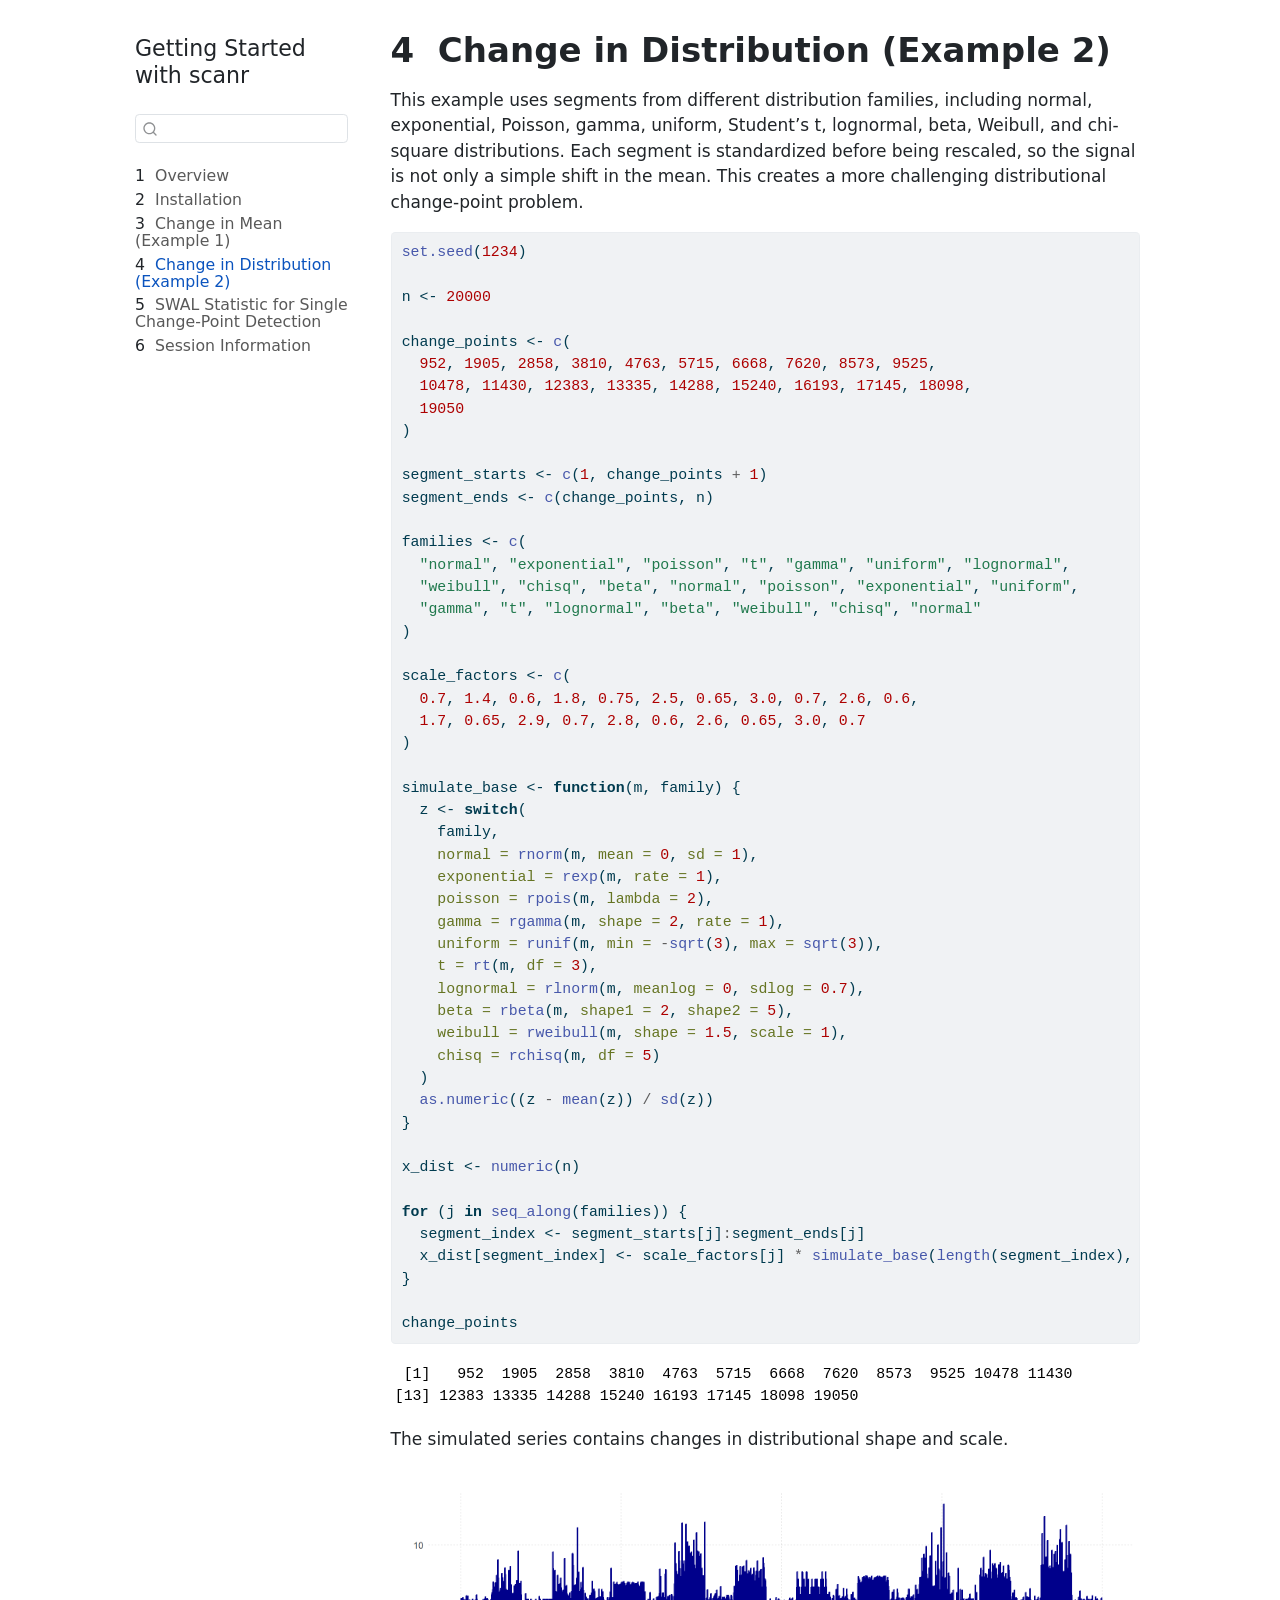
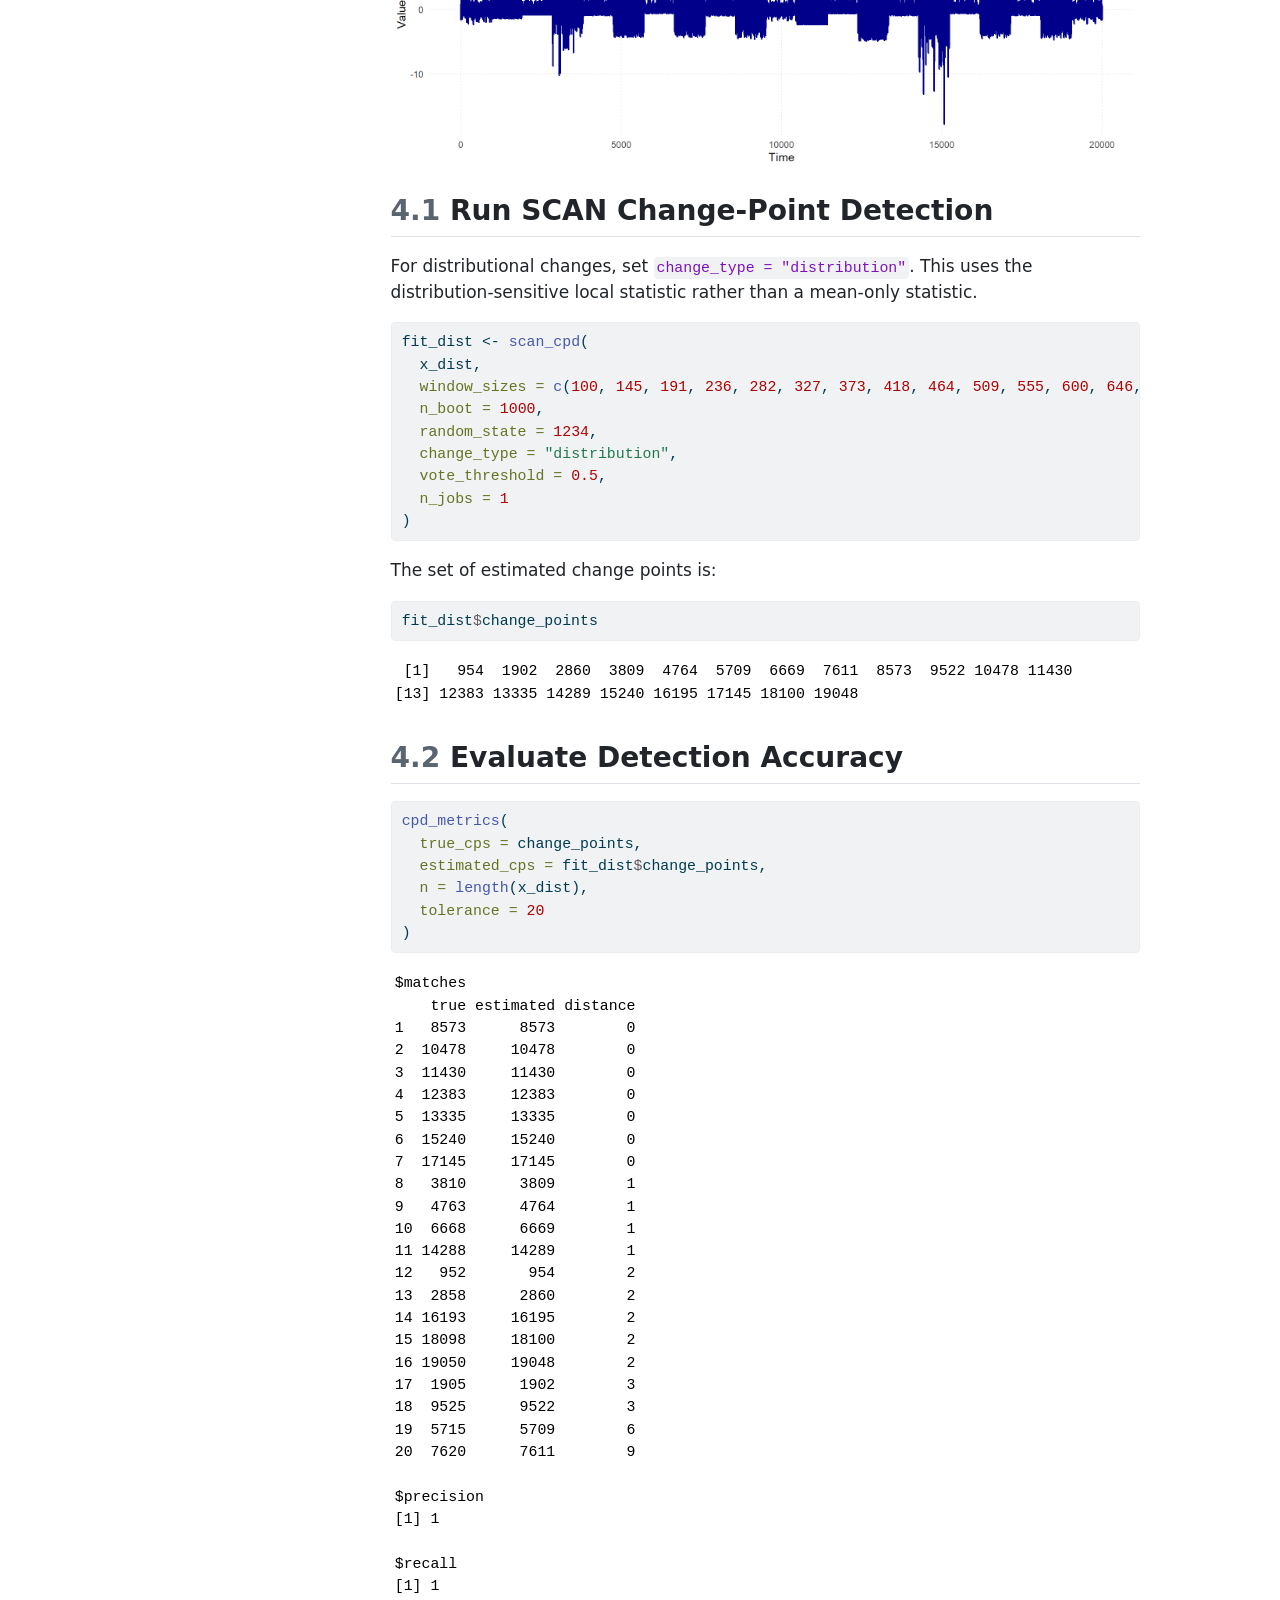
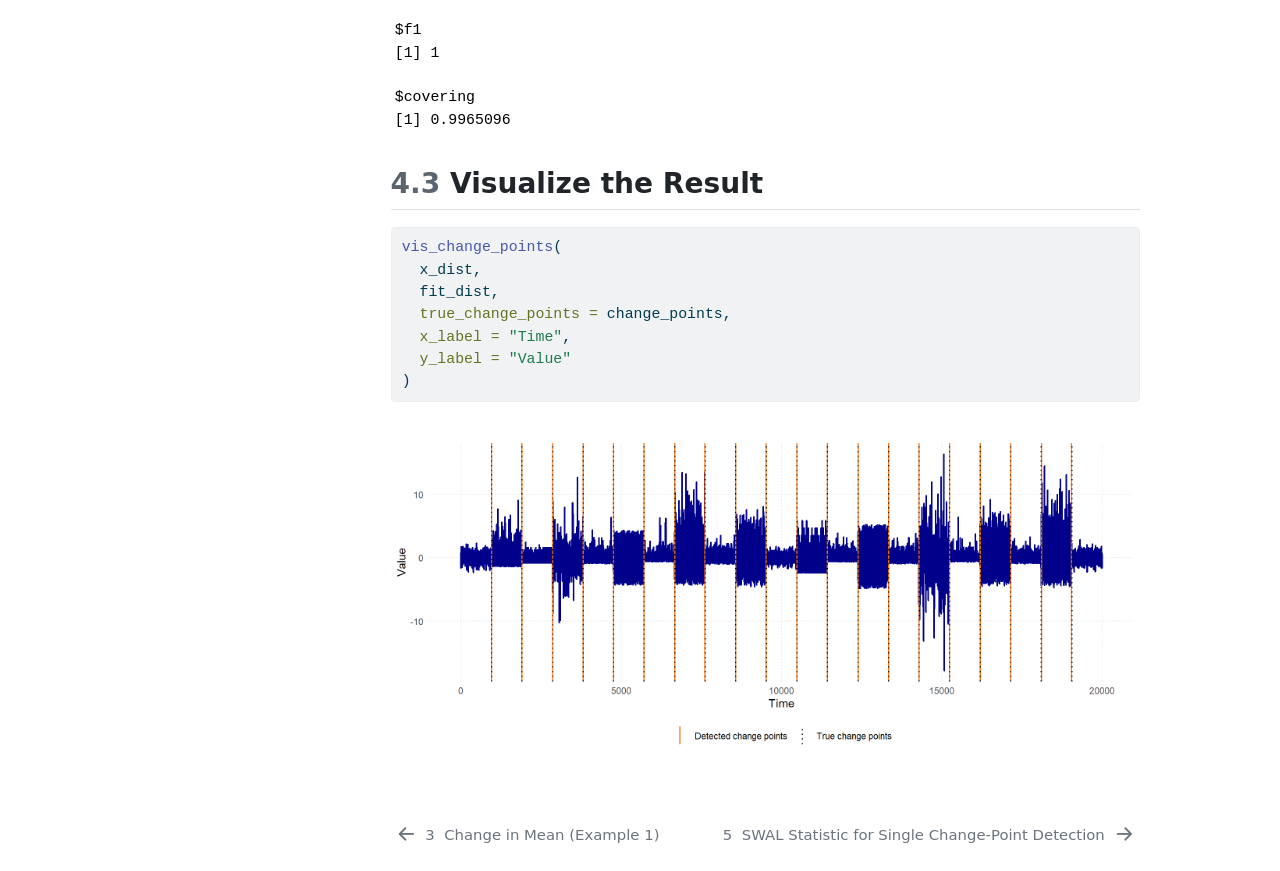
==== commit a5eba60d: "update" ====
--- a/books/change-in-distribution.html
+++ b/books/change-in-distribution.html
@@ -7,7 +7,7 @@
 <meta name="viewport" content="width=device-width, initial-scale=1.0, user-scalable=yes">
 
 
-<title>4&nbsp; Change in Distribution (Example 2) – Getting Started with Scanr</title>
+<title>4&nbsp; Change in Distribution (Example 2) – Getting Started with scanr</title>
 <style>
 /* Default styles provided by pandoc.
 ** See https://pandoc.org/MANUAL.html#variables-for-html for config info.
@@ -135,7 +135,7 @@
   <nav id="quarto-sidebar" class="sidebar collapse collapse-horizontal quarto-sidebar-collapse-item sidebar-navigation floating overflow-auto">
     <div class="pt-lg-2 mt-2 text-left sidebar-header">
     <div class="sidebar-title mb-0 py-0">
-      <a href="./">Getting Started with Scanr</a> 
+      <a href="./">Getting Started with scanr</a> 
     </div>
       </div>
         <div class="mt-2 flex-shrink-0 align-items-center">
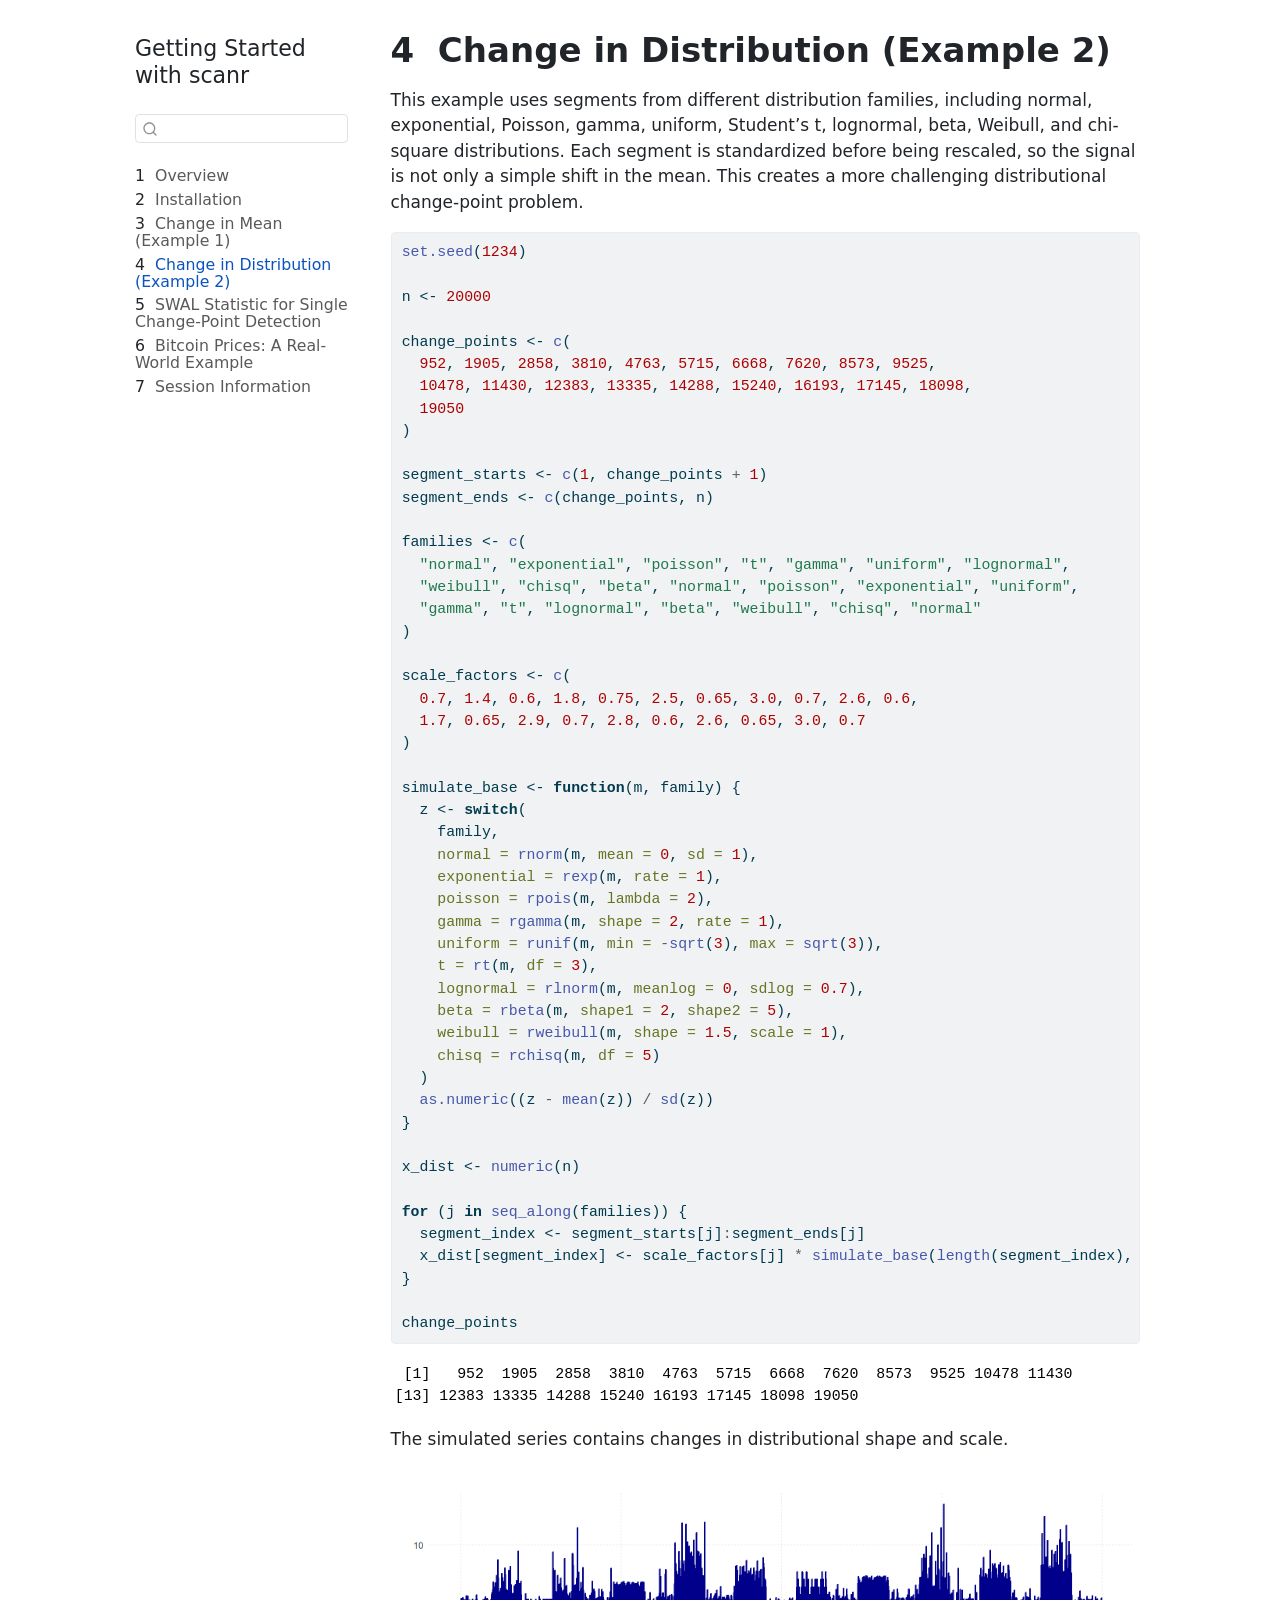
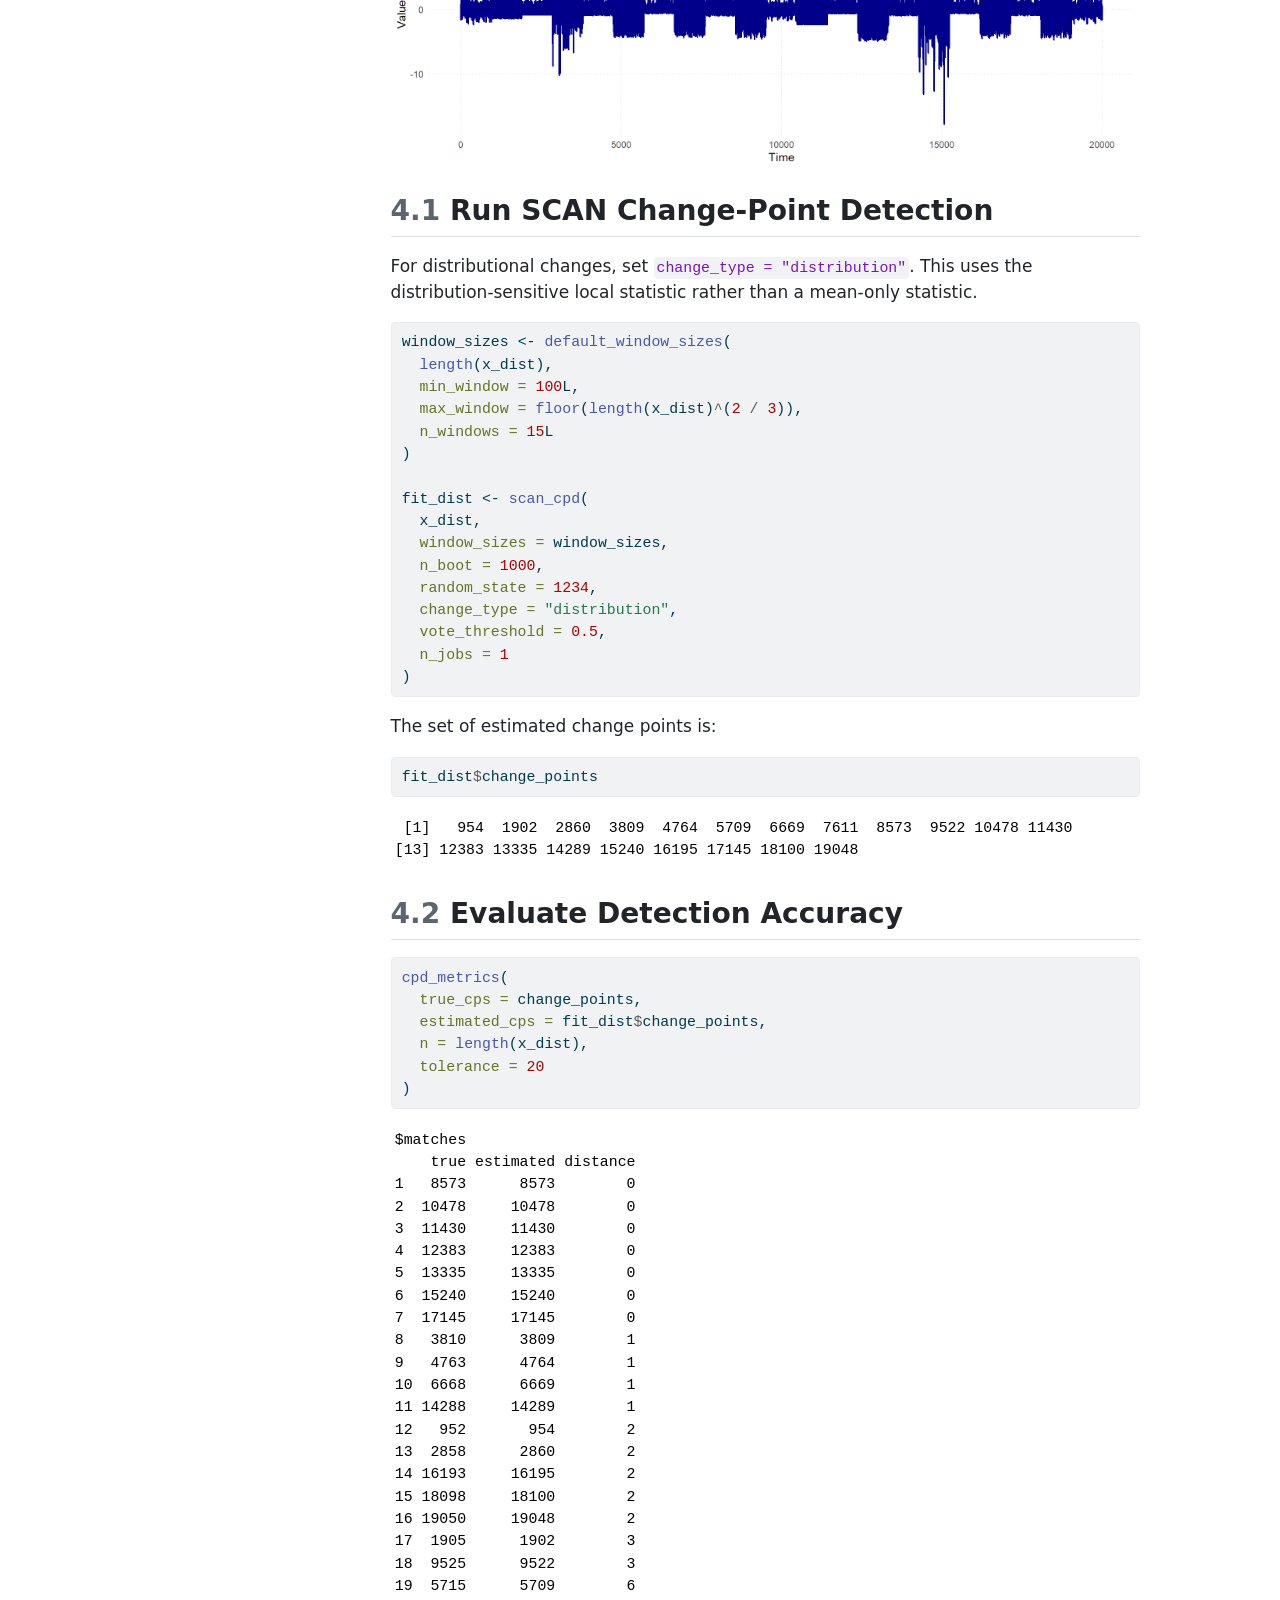
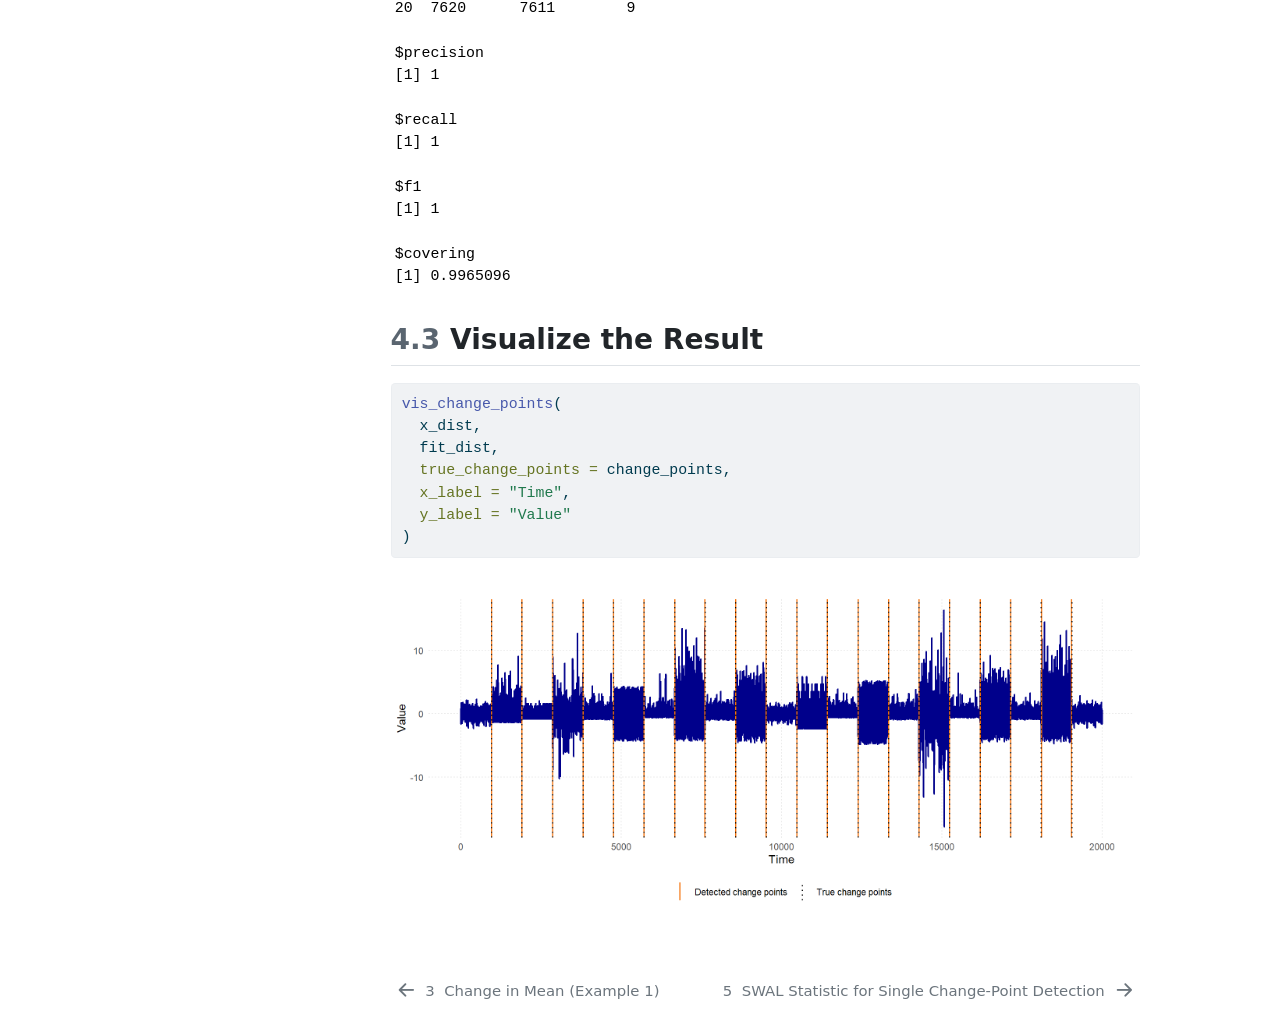
==== commit 0316eecb: "Adding realdata example" ====
--- a/books/change-in-distribution.html
+++ b/books/change-in-distribution.html
@@ -177,8 +177,14 @@
 </li>
         <li class="sidebar-item">
   <div class="sidebar-item-container"> 
+  <a href="./bitcoin-example.html" class="sidebar-item-text sidebar-link">
+ <span class="menu-text"><span class="chapter-number">6</span>&nbsp; <span class="chapter-title">Bitcoin Prices: A Real-World Example</span></span></a>
+  </div>
+</li>
+        <li class="sidebar-item">
+  <div class="sidebar-item-container"> 
   <a href="./session-information.html" class="sidebar-item-text sidebar-link">
- <span class="menu-text"><span class="chapter-number">6</span>&nbsp; <span class="chapter-title">Session Information</span></span></a>
+ <span class="menu-text"><span class="chapter-number">7</span>&nbsp; <span class="chapter-title">Session Information</span></span></a>
   </div>
 </li>
     </ul>
@@ -279,15 +285,22 @@
 <h2 data-number="4.1" class="anchored" data-anchor-id="run-scan-change-point-detection"><span class="header-section-number">4.1</span> Run SCAN Change-Point Detection</h2>
 <p>For distributional changes, set <code>change_type = "distribution"</code>. This uses the distribution-sensitive local statistic rather than a mean-only statistic.</p>
 <div class="cell">
-<div class="code-copy-outer-scaffold"><div class="sourceCode cell-code" id="cb3"><pre class="sourceCode r code-with-copy"><code class="sourceCode r"><span id="cb3-1"><a href="#cb3-1" aria-hidden="true" tabindex="-1"></a>fit_dist <span class="ot">&lt;-</span> <span class="fu">scan_cpd</span>(</span>
-<span id="cb3-2"><a href="#cb3-2" aria-hidden="true" tabindex="-1"></a>  x_dist,</span>
-<span id="cb3-3"><a href="#cb3-3" aria-hidden="true" tabindex="-1"></a>  <span class="at">window_sizes =</span> <span class="fu">c</span>(<span class="dv">100</span>, <span class="dv">145</span>, <span class="dv">191</span>, <span class="dv">236</span>, <span class="dv">282</span>, <span class="dv">327</span>, <span class="dv">373</span>, <span class="dv">418</span>, <span class="dv">464</span>, <span class="dv">509</span>, <span class="dv">555</span>, <span class="dv">600</span>, <span class="dv">646</span>, <span class="dv">691</span>, <span class="dv">737</span>),</span>
-<span id="cb3-4"><a href="#cb3-4" aria-hidden="true" tabindex="-1"></a>  <span class="at">n_boot =</span> <span class="dv">1000</span>,</span>
-<span id="cb3-5"><a href="#cb3-5" aria-hidden="true" tabindex="-1"></a>  <span class="at">random_state =</span> <span class="dv">1234</span>,</span>
-<span id="cb3-6"><a href="#cb3-6" aria-hidden="true" tabindex="-1"></a>  <span class="at">change_type =</span> <span class="st">"distribution"</span>,</span>
-<span id="cb3-7"><a href="#cb3-7" aria-hidden="true" tabindex="-1"></a>  <span class="at">vote_threshold =</span> <span class="fl">0.5</span>,</span>
-<span id="cb3-8"><a href="#cb3-8" aria-hidden="true" tabindex="-1"></a>  <span class="at">n_jobs =</span> <span class="dv">1</span></span>
-<span id="cb3-9"><a href="#cb3-9" aria-hidden="true" tabindex="-1"></a>)</span></code></pre></div><button title="Copy to Clipboard" class="code-copy-button"><i class="bi"></i></button></div>
+<div class="code-copy-outer-scaffold"><div class="sourceCode cell-code" id="cb3"><pre class="sourceCode r code-with-copy"><code class="sourceCode r"><span id="cb3-1"><a href="#cb3-1" aria-hidden="true" tabindex="-1"></a>window_sizes <span class="ot">&lt;-</span> <span class="fu">default_window_sizes</span>(</span>
+<span id="cb3-2"><a href="#cb3-2" aria-hidden="true" tabindex="-1"></a>  <span class="fu">length</span>(x_dist),</span>
+<span id="cb3-3"><a href="#cb3-3" aria-hidden="true" tabindex="-1"></a>  <span class="at">min_window =</span> <span class="dv">100</span>L,</span>
+<span id="cb3-4"><a href="#cb3-4" aria-hidden="true" tabindex="-1"></a>  <span class="at">max_window =</span> <span class="fu">floor</span>(<span class="fu">length</span>(x_dist)<span class="sc">^</span>(<span class="dv">2</span> <span class="sc">/</span> <span class="dv">3</span>)),</span>
+<span id="cb3-5"><a href="#cb3-5" aria-hidden="true" tabindex="-1"></a>  <span class="at">n_windows =</span> <span class="dv">15</span>L</span>
+<span id="cb3-6"><a href="#cb3-6" aria-hidden="true" tabindex="-1"></a>)</span>
+<span id="cb3-7"><a href="#cb3-7" aria-hidden="true" tabindex="-1"></a></span>
+<span id="cb3-8"><a href="#cb3-8" aria-hidden="true" tabindex="-1"></a>fit_dist <span class="ot">&lt;-</span> <span class="fu">scan_cpd</span>(</span>
+<span id="cb3-9"><a href="#cb3-9" aria-hidden="true" tabindex="-1"></a>  x_dist,</span>
+<span id="cb3-10"><a href="#cb3-10" aria-hidden="true" tabindex="-1"></a>  <span class="at">window_sizes =</span> window_sizes,</span>
+<span id="cb3-11"><a href="#cb3-11" aria-hidden="true" tabindex="-1"></a>  <span class="at">n_boot =</span> <span class="dv">1000</span>,</span>
+<span id="cb3-12"><a href="#cb3-12" aria-hidden="true" tabindex="-1"></a>  <span class="at">random_state =</span> <span class="dv">1234</span>,</span>
+<span id="cb3-13"><a href="#cb3-13" aria-hidden="true" tabindex="-1"></a>  <span class="at">change_type =</span> <span class="st">"distribution"</span>,</span>
+<span id="cb3-14"><a href="#cb3-14" aria-hidden="true" tabindex="-1"></a>  <span class="at">vote_threshold =</span> <span class="fl">0.5</span>,</span>
+<span id="cb3-15"><a href="#cb3-15" aria-hidden="true" tabindex="-1"></a>  <span class="at">n_jobs =</span> <span class="dv">1</span></span>
+<span id="cb3-16"><a href="#cb3-16" aria-hidden="true" tabindex="-1"></a>)</span></code></pre></div><button title="Copy to Clipboard" class="code-copy-button"><i class="bi"></i></button></div>
 </div>
 <p>The set of estimated change points is:</p>
 <div class="cell">
